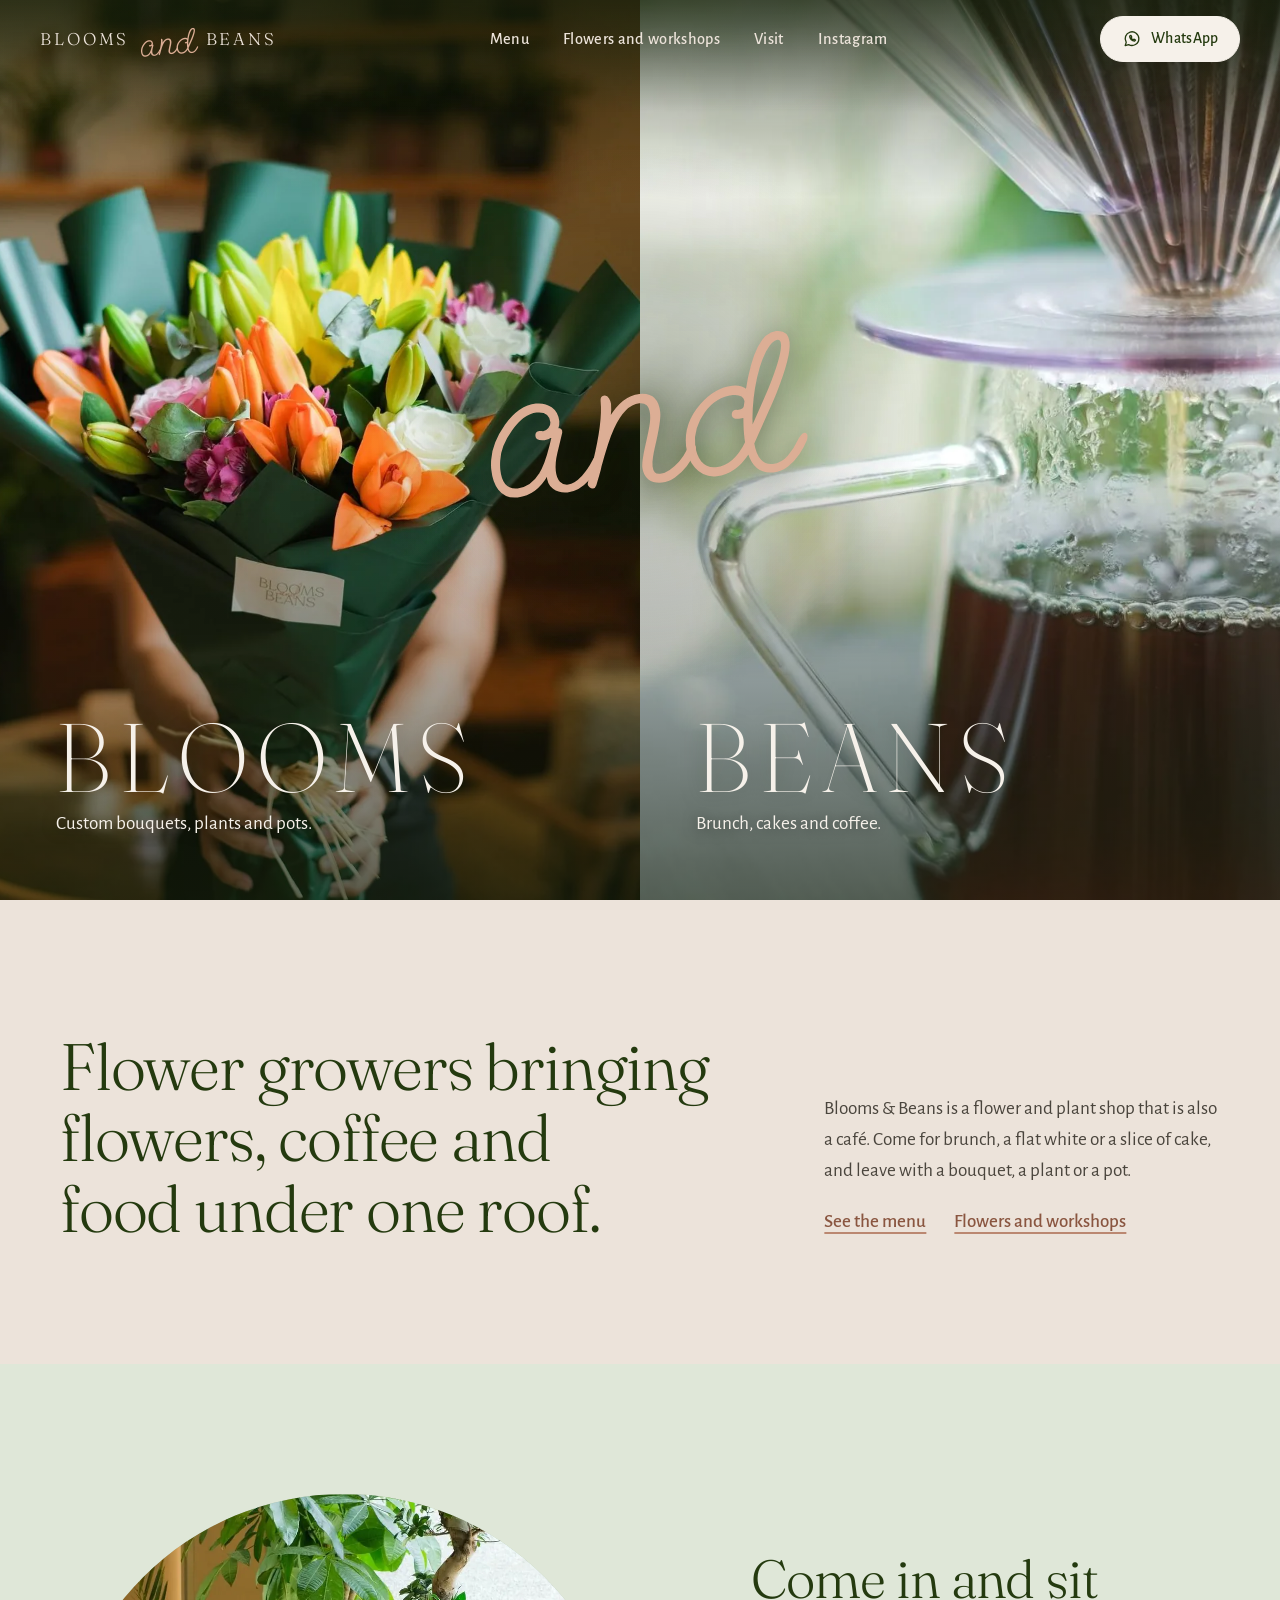
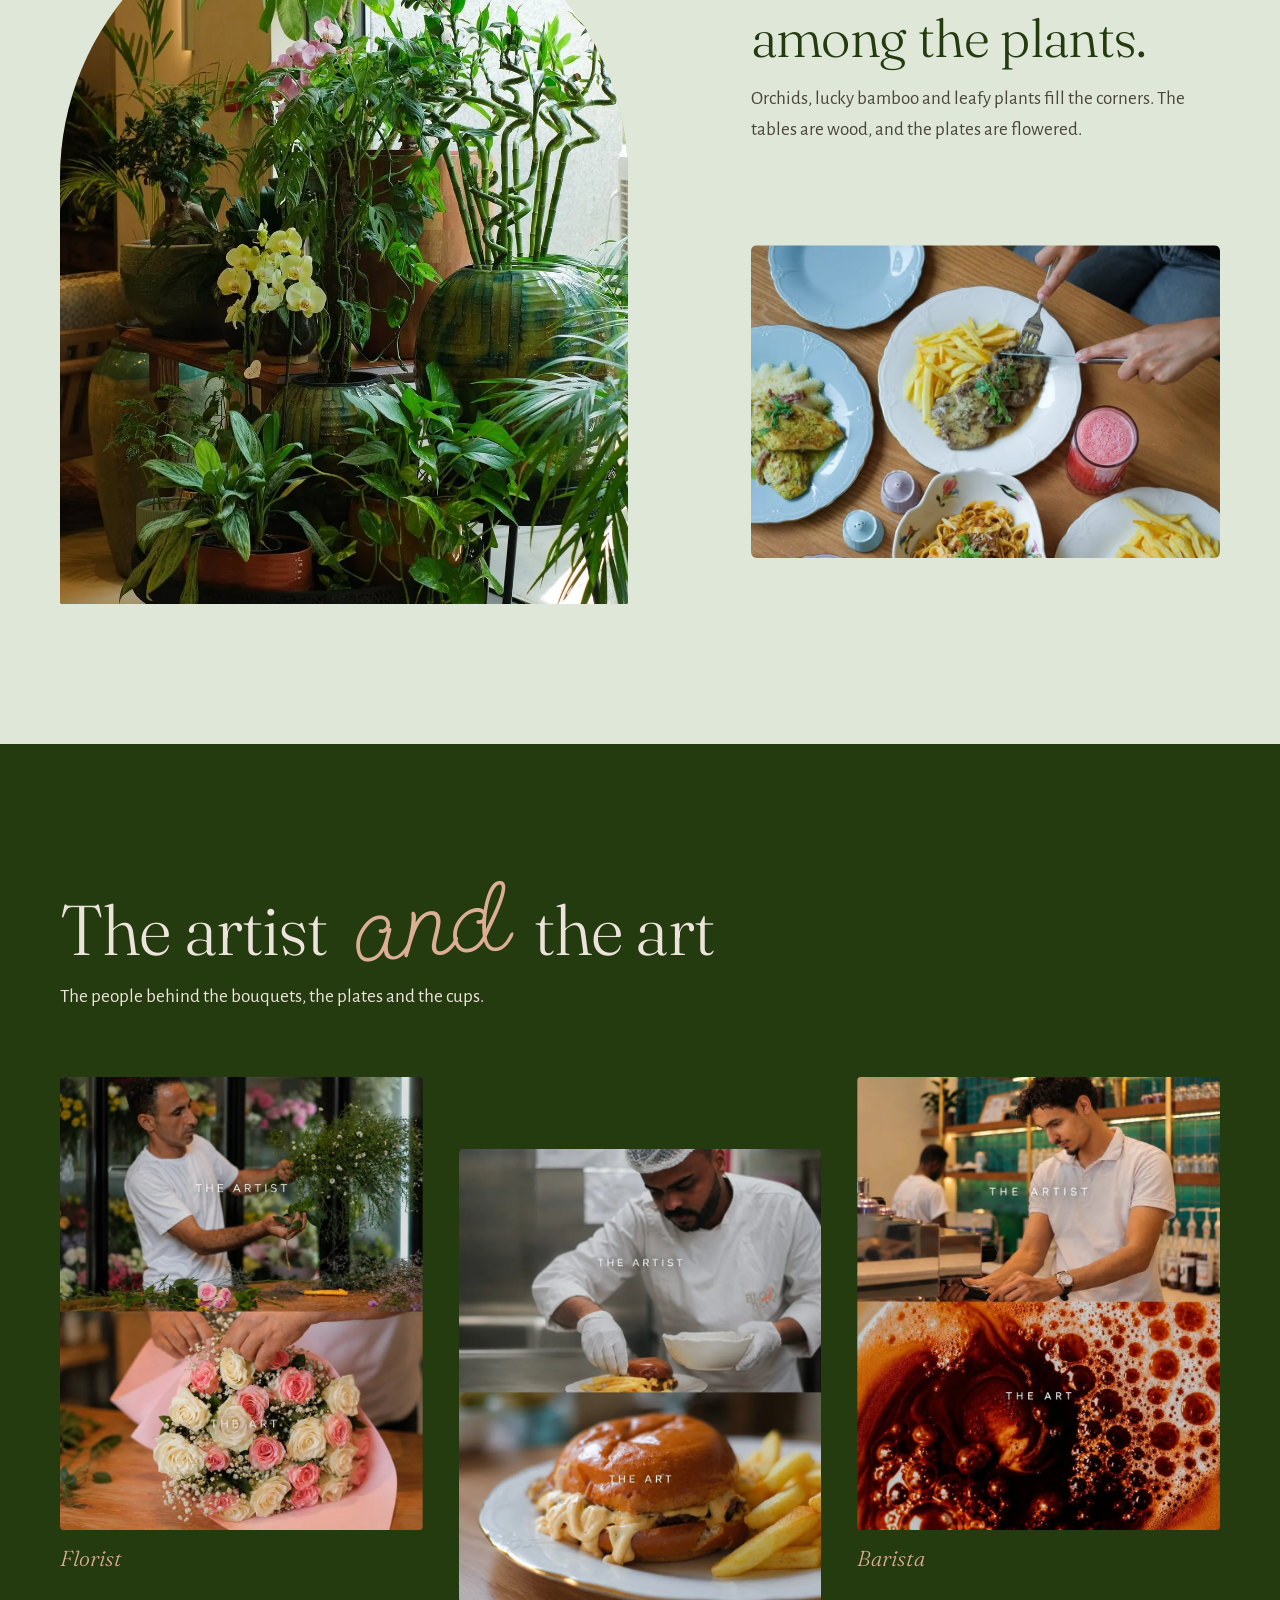
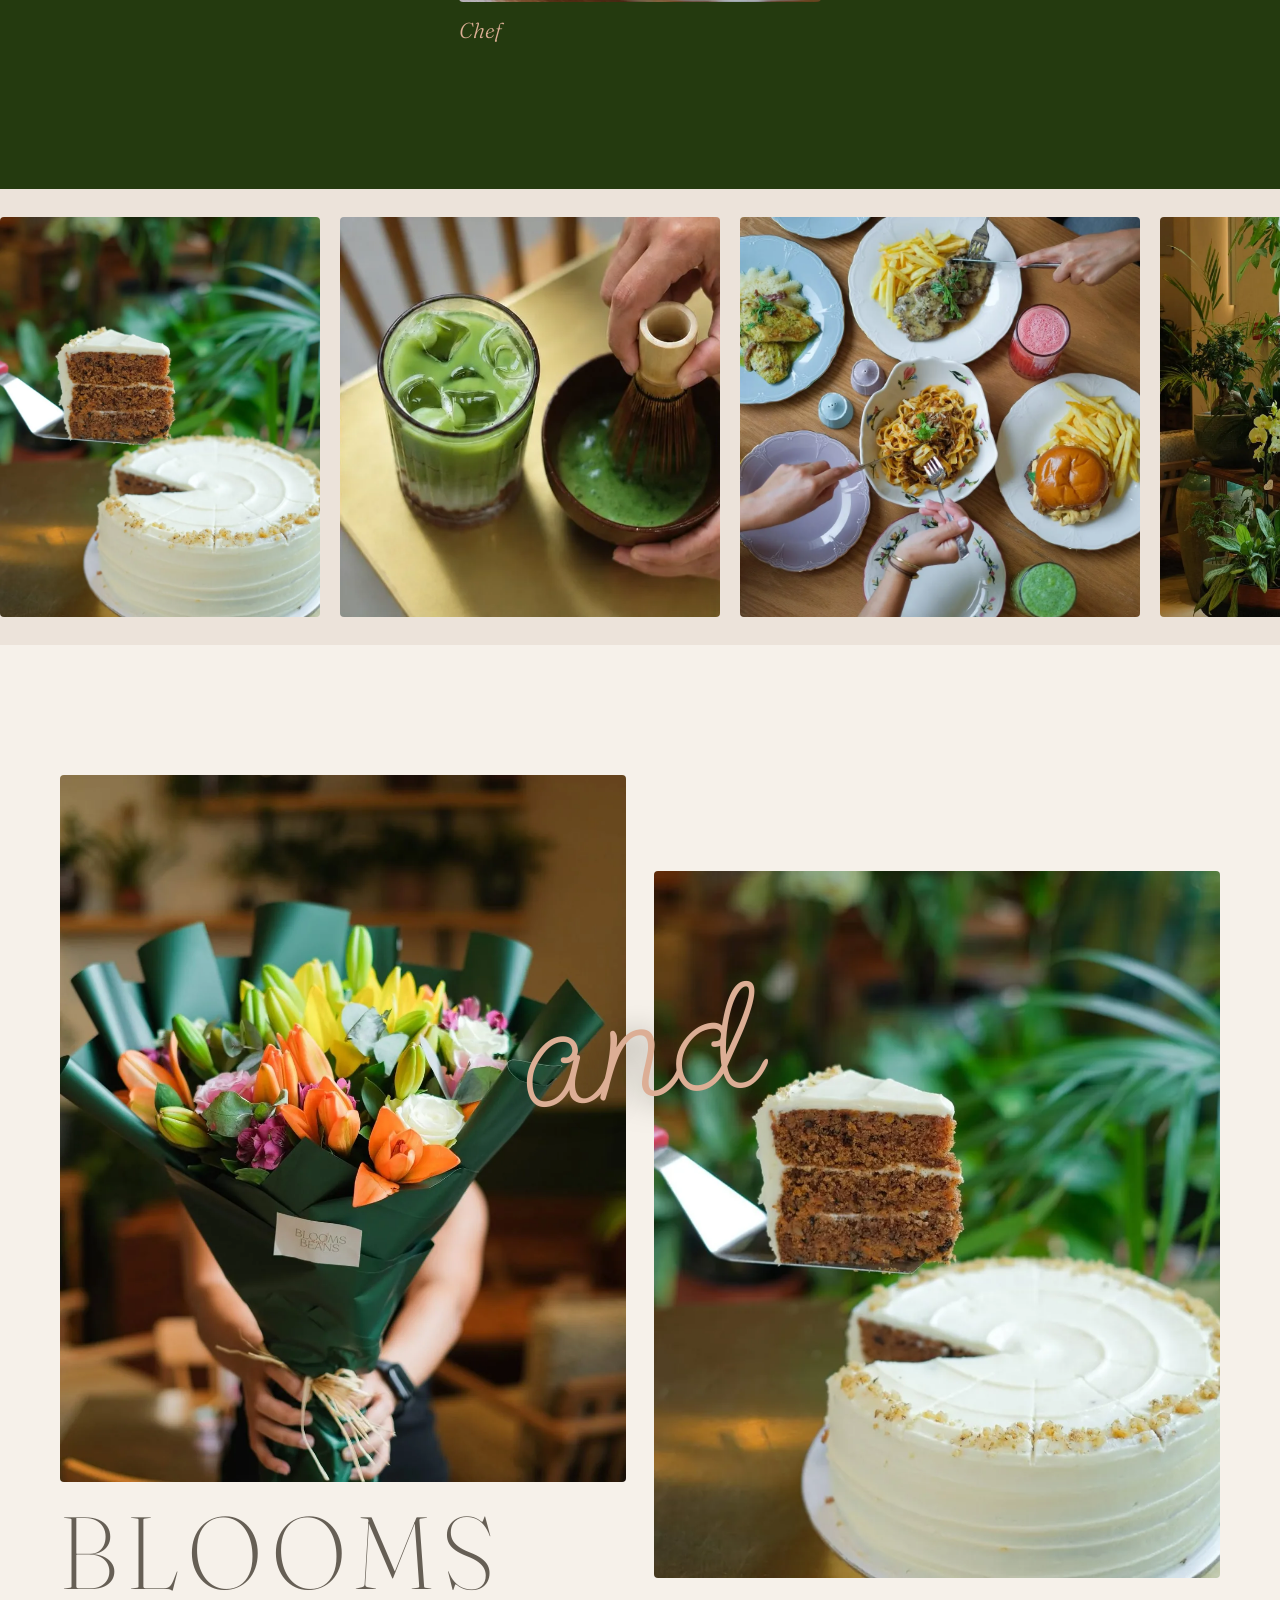
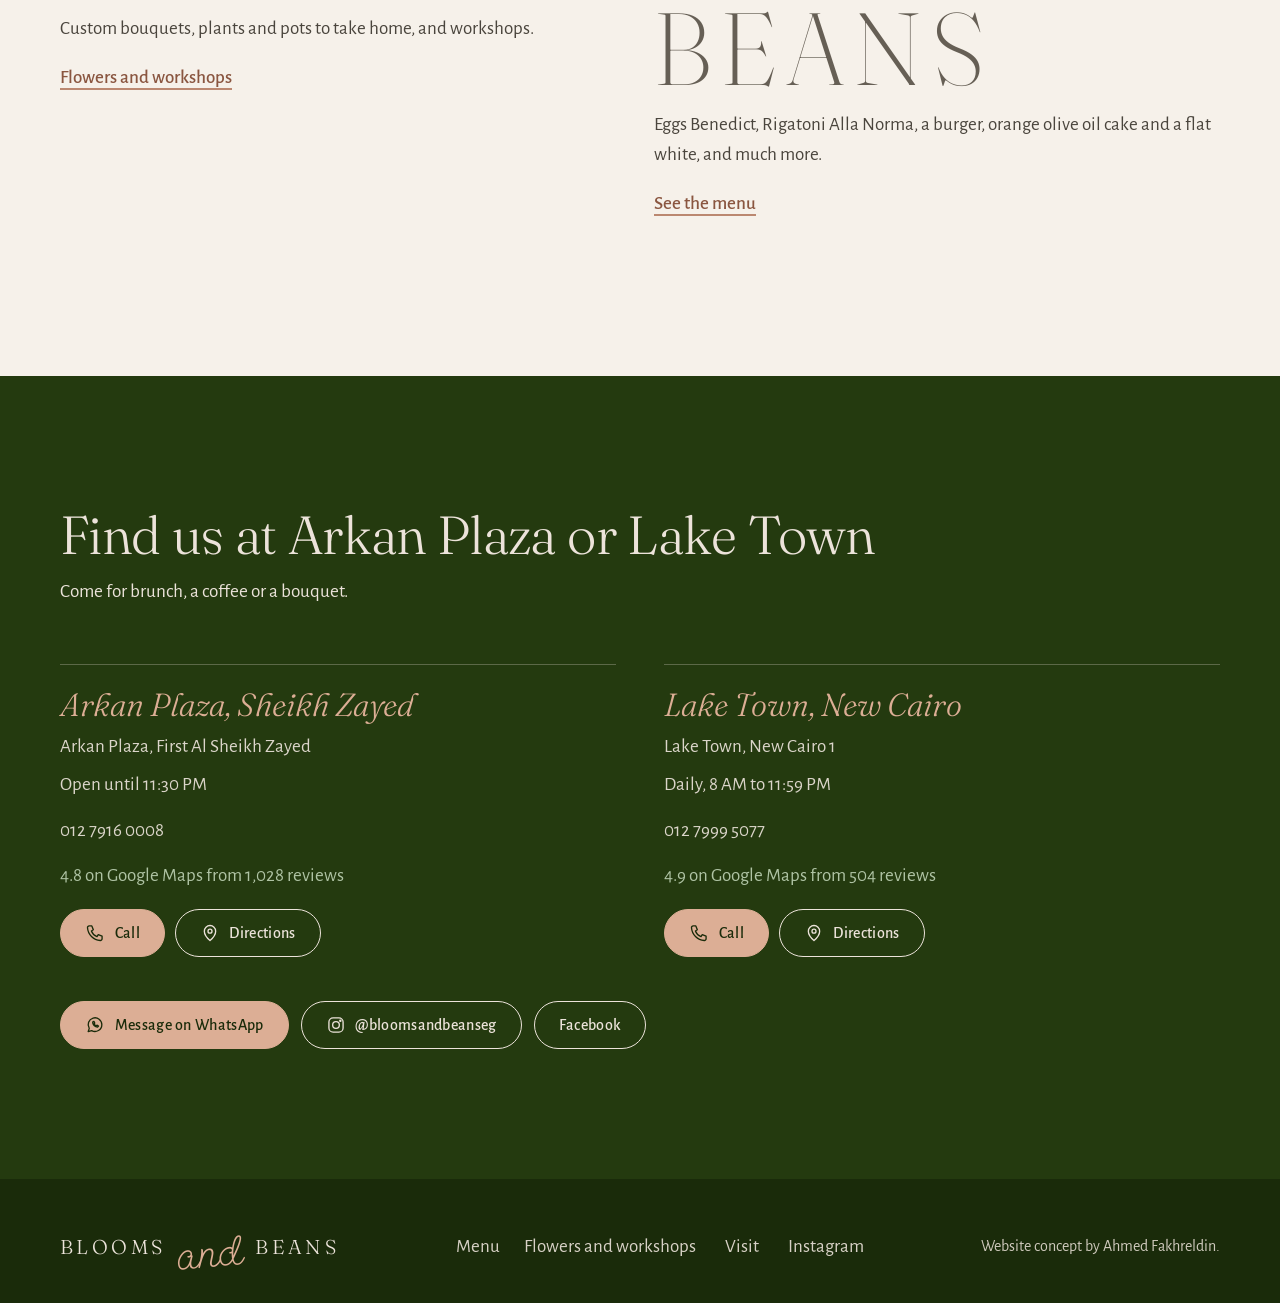
==== index.html @ ea4f5be6 "Blooms & Beans website concept Co-Authored-By: Claude Opus 5.5 (1M context) <noreply@anthropic.com> " ====
<!doctype html>
<html lang="en">
<head>
<meta charset="utf-8">
<meta name="viewport" content="width=device-width, initial-scale=1">
<title>Blooms &amp; Beans | Flowers, coffee and food under one roof</title>
<meta name="description" content="Blooms &amp; Beans is a flower shop and café with two branches: Arkan Plaza in Sheikh Zayed and Lake Town in New Cairo. Flowers, coffee and food under one roof.">
<meta name="theme-color" content="#ece3da">
<meta property="og:type" content="website">
<meta property="og:site_name" content="Blooms &amp; Beans">
<meta property="og:title" content="Blooms &amp; Beans | Flowers, coffee and food under one roof">
<meta property="og:description" content="Blooms &amp; Beans is a flower shop and café with two branches: Arkan Plaza in Sheikh Zayed and Lake Town in New Cairo. Flowers, coffee and food under one roof.">
<meta property="og:image" content="https://ahmedfakhr1.github.io/bloomsandbeans-preview/img/og.jpg">
<meta property="og:image:width" content="1200">
<meta property="og:image:height" content="630">
<meta name="twitter:card" content="summary_large_image">
<link rel="icon" type="image/png" sizes="32x32" href="img/icon-32.png">
<link rel="apple-touch-icon" href="img/icon-180.png">
<link rel="preload" href="fonts/fraunces-normal-200-500.woff2" as="font" type="font/woff2" crossorigin>
<link rel="preload" href="fonts/sendflowers-normal-400.woff2" as="font" type="font/woff2" crossorigin>
<link rel="stylesheet" href="fonts.css">
<link rel="stylesheet" href="site.css">
<script>document.documentElement.classList.add('js')</script>
<script type="application/ld+json">[{"@context": "https://schema.org", "@type": "CafeOrCoffeeShop", "name": "Blooms & Beans, Arkan Plaza", "description": "Flower growers bringing flowers, coffee and food under one roof.", "sameAs": ["https://www.instagram.com/bloomsandbeanseg/", "https://www.facebook.com/bloomsandbeanseg"], "telephone": "+201279160008", "address": {"@type": "PostalAddress", "streetAddress": "Arkan Plaza, First Al Sheikh Zayed", "addressLocality": "Sheikh Zayed City", "addressCountry": "EG"}}, {"@context": "https://schema.org", "@type": "CafeOrCoffeeShop", "name": "Blooms & Beans, Lake Town", "description": "Flower growers bringing flowers, coffee and food under one roof.", "sameAs": ["https://www.instagram.com/bloomsandbeanseg/", "https://www.facebook.com/bloomsandbeanseg"], "telephone": "+201279995077", "address": {"@type": "PostalAddress", "streetAddress": "Lake Town, New Cairo 1", "addressLocality": "New Cairo", "addressCountry": "EG"}, "openingHoursSpecification": {"@type": "OpeningHoursSpecification", "dayOfWeek": ["Monday", "Tuesday", "Wednesday", "Thursday", "Friday", "Saturday", "Sunday"], "opens": "08:00", "closes": "23:59"}}]</script>
</head>
<body class="p-home"><a class="skip" href="#main">Skip to content</a>
<header class="hdr"><div class="in">
  <a class="brand" href="index.html" aria-label="Blooms and Beans, home"><span class="wm" aria-hidden="true"><b>Blooms</b><i aria-hidden="true">and</i><b>Beans</b></span></a>
  <nav class="nav" aria-label="Main"><a href="menu.html">Menu</a><a href="menu.html#flowers">Flowers and workshops</a><a href="index.html#visit">Visit</a><a href="https://www.instagram.com/bloomsandbeanseg/" target="_blank" rel="noopener">Instagram</a></nav>
  <div class="acts">
    <a class="btn btn-line hcta" href="https://wa.me/201279160008" target="_blank" rel="noopener"><svg class="i" viewBox="0 0 24 24" aria-hidden="true" focusable="false"><path d="M20.2 11.6a8.2 8.2 0 0 1-12.2 7.1L3.8 20l1.3-4A8.2 8.2 0 1 1 20.2 11.6z"/><path d="M9.2 8.6c-.2 2.7 2.8 5.8 5.9 6l1.1-1.4-1.9-1-1 .8c-1-.4-2-1.4-2.4-2.4l.8-1-1-1.9z"/></svg>WhatsApp</a>
    <button class="burger" type="button" aria-expanded="false" aria-controls="mnav" aria-label="Open menu"><span></span><span></span><span></span></button>
  </div>
</div></header>
<nav id="mnav" class="drawer on-dark" aria-label="Mobile">
  <a class="dl" href="menu.html">Menu</a>
  <a class="dl" href="menu.html#flowers">Flowers and workshops</a>
  <a class="dl" href="index.html#visit">Visit</a>
  <div class="dcta">
    <a class="btn btn-fill" href="https://wa.me/201279160008" target="_blank" rel="noopener"><svg class="i" viewBox="0 0 24 24" aria-hidden="true" focusable="false"><path d="M20.2 11.6a8.2 8.2 0 0 1-12.2 7.1L3.8 20l1.3-4A8.2 8.2 0 1 1 20.2 11.6z"/><path d="M9.2 8.6c-.2 2.7 2.8 5.8 5.9 6l1.1-1.4-1.9-1-1 .8c-1-.4-2-1.4-2.4-2.4l.8-1-1-1.9z"/></svg>Message on WhatsApp</a>
    <a class="btn btn-line" href="https://www.instagram.com/bloomsandbeanseg/" target="_blank" rel="noopener"><svg class="i" viewBox="0 0 24 24" aria-hidden="true" focusable="false"><rect x="3.5" y="3.5" width="17" height="17" rx="5"/><circle cx="12" cy="12" r="4"/><circle cx="17.2" cy="6.8" r=".7" fill="currentColor"/></svg>@bloomsandbeanseg</a>
  </div>
  <p class="dnote">Arkan Plaza, Sheikh Zayed, and Lake Town, New Cairo.</p>
</nav>
<main id="main">
<section class="hero" aria-labelledby="h1">
  <h1 class="sr" id="h1">Blooms and Beans: flowers, coffee and food under one roof</h1>
  <div class="pane pane-a"><img src="img/bouquet.webp" width="1080" height="1350" alt="A bouquet of lilies, roses and alstroemeria in dark green wrap, held up in front of the café shelves" class="slide on" fetchpriority="high"><img src="img/plants.webp" width="1080" height="1350" alt="Orchids, lucky bamboo and leafy plants in glazed pots by a sunny window" class="slide"></div>
  <div class="pane pane-b"><img src="img/pourover.webp" width="870" height="1088" alt="Coffee dripping through a pour-over cone into a glass server"></div>
  <div class="hero-ov">
    <div class="col"><span class="word display" aria-hidden="true">Blooms</span><p class="sub">Custom bouquets, plants and pots.</p></div>
    <div class="col"><span class="word display" aria-hidden="true">Beans</span><p class="sub">Brunch, cakes and coffee.</p></div>
  </div>
  <span class="hero-and" aria-hidden="true">and</span>
</section>

<section class="statement" aria-labelledby="st-t">
  <div class="wrap">
    <h2 class="big rv" id="st-t">Flower growers bringing flowers, coffee and food under one roof.</h2>
    <div class="side rv d1">
      <p class="lede">Blooms &amp; Beans is a flower and plant shop that is also a café. Come for brunch, a flat white or a slice of cake, and leave with a bouquet, a plant or a pot.</p>
      <div class="links"><a class="tlink" href="menu.html">See the menu</a><a class="tlink" href="menu.html#flowers">Flowers and workshops</a></div>
    </div>
  </div>
</section>

<section class="room" aria-labelledby="room-t">
  <div class="wrap">
    <div class="arch ph-a rv-c"><img src="img/plants.webp" width="1080" height="1350" alt="Orchids, lucky bamboo and leafy plants in glazed pots by a sunny window" loading="lazy"></div>
    <div class="copy rv d1">
      <h2 id="room-t">Come in and sit among the plants.</h2>
      <p>Orchids, lucky bamboo and leafy plants fill the corners. The tables are wood, and the plates are flowered.</p>
    </div>
    <div class="ph-b rv-c d2"><img src="img/brunch.webp" width="1080" height="1350" alt="Overhead view of a wooden table with pasta, a burger, steak and fries on flowered plates, and two cold drinks" loading="lazy"></div>
  </div>
</section>

<section class="artists on-dark" aria-labelledby="art-t">
  <div class="wrap hd rv">
    <h2 id="art-t">The artist <span class="and">and</span> the art</h2>
    <p class="lede">The people behind the bouquets, the plates and the cups.</p>
  </div>
  <div class="pairs">
      <figure class="pair rv-c d1"><div class="ph"><img src="img/florist.webp" width="900" height="1123" alt="The florist arranging greenery at the flower counter, above a bouquet of pink and white roses" loading="lazy"></div><figcaption>Florist</figcaption></figure>
      <figure class="pair rv-c d2"><div class="ph"><img src="img/chef.webp" width="900" height="1124" alt="The chef plating fries beside a burger, above a close view of the finished burger" loading="lazy"></div><figcaption>Chef</figcaption></figure>
      <figure class="pair rv-c d3"><div class="ph"><img src="img/barista.webp" width="900" height="1123" alt="A barista pulling a shot at the espresso machine, above a close view of espresso crema" loading="lazy"></div><figcaption>Barista</figcaption></figure>
  </div>
</section>

<section class="band" aria-label="Photos from Blooms &amp; Beans">
  <div class="track"><figure style="aspect-ratio:4/5"><img src="img/cake.webp" width="900" height="1125" alt="A slice of carrot cake lifted from the whole cake, with plants behind" loading="lazy"></figure><figure style="aspect-ratio:19/20"><img src="img/matcha.webp" width="627" height="790" alt="An iced matcha latte beside a bowl of matcha being whisked" loading="lazy"></figure><figure style="aspect-ratio:1/1"><img src="img/brunch.webp" width="1080" height="1350" alt="Overhead view of a wooden table with pasta, a burger, steak and fries on flowered plates, and two cold drinks" loading="lazy"></figure><figure style="aspect-ratio:4/5"><img src="img/plants.webp" width="1080" height="1350" alt="Orchids, lucky bamboo and leafy plants in glazed pots by a sunny window" loading="lazy"></figure><figure style="aspect-ratio:3/4"><img src="img/pourover.webp" width="870" height="1088" alt="Coffee dripping through a pour-over cone into a glass server" loading="lazy"></figure><figure style="aspect-ratio:1/1"><img src="img/bouquet.webp" width="1080" height="1350" alt="A bouquet of lilies, roses and alstroemeria in dark green wrap, held up in front of the café shelves" loading="lazy"></figure><figure style="aspect-ratio:4/5" aria-hidden="true"><img src="img/cake.webp" width="900" height="1125" alt="A slice of carrot cake lifted from the whole cake, with plants behind" loading="lazy"></figure><figure style="aspect-ratio:19/20" aria-hidden="true"><img src="img/matcha.webp" width="627" height="790" alt="An iced matcha latte beside a bowl of matcha being whisked" loading="lazy"></figure><figure style="aspect-ratio:1/1" aria-hidden="true"><img src="img/brunch.webp" width="1080" height="1350" alt="Overhead view of a wooden table with pasta, a burger, steak and fries on flowered plates, and two cold drinks" loading="lazy"></figure><figure style="aspect-ratio:4/5" aria-hidden="true"><img src="img/plants.webp" width="1080" height="1350" alt="Orchids, lucky bamboo and leafy plants in glazed pots by a sunny window" loading="lazy"></figure><figure style="aspect-ratio:3/4" aria-hidden="true"><img src="img/pourover.webp" width="870" height="1088" alt="Coffee dripping through a pour-over cone into a glass server" loading="lazy"></figure><figure style="aspect-ratio:1/1" aria-hidden="true"><img src="img/bouquet.webp" width="1080" height="1350" alt="A bouquet of lilies, roses and alstroemeria in dark green wrap, held up in front of the café shelves" loading="lazy"></figure></div>
</section>

<section class="halves" aria-labelledby="half-t">
  <div class="wrap">
    <h2 class="sr" id="half-t">Blooms and Beans</h2>
    <article class="half rv">
      <div class="ph"><img src="img/bouquet.webp" width="1080" height="1350" alt="A bouquet of lilies, roses and alstroemeria in dark green wrap, held up in front of the café shelves" class="zoom" loading="lazy"></div>
      <p class="display">Blooms</p>
      <p>Custom bouquets, plants and pots to take home, and workshops.</p>
      <a class="tlink" href="menu.html#flowers">Flowers and workshops</a>
    </article>
    <span class="and mid" aria-hidden="true">and</span>
    <article class="half rv d1">
      <div class="ph"><img src="img/cake.webp" width="900" height="1125" alt="A slice of carrot cake lifted from the whole cake, with plants behind" class="zoom2" loading="lazy"></div>
      <p class="display">Beans</p>
      <p>Eggs Benedict, Rigatoni Alla Norma, a burger, orange olive oil cake and a flat white, and much more.</p>
      <a class="tlink" href="menu.html">See the menu</a>
    </article>
  </div>
</section>

<section class="visit on-dark" id="visit" aria-labelledby="visit-t">
  <div class="wrap">
    <div class="hd rv"><h2 id="visit-t">Find us at Arkan Plaza or Lake Town</h2><p class="lede">Come for brunch, a coffee or a bouquet.</p></div>
    <div class="branches">
    <article class="branch rv">
      <h3>Arkan Plaza, Sheikh Zayed</h3>
      <p class="ln">Arkan Plaza, First Al Sheikh Zayed</p>
      <p class="ln">Open until 11:30 PM</p>
      <p class="ln"><a href="tel:+201279160008">012 7916 0008</a></p>
      <p class="ln rate">4.8 on Google Maps from 1,028 reviews</p>
      <div class="row">
        <a class="btn btn-fill" href="tel:+201279160008"><svg class="i" viewBox="0 0 24 24" aria-hidden="true" focusable="false"><path d="M5 3.5h3.2l1.8 4.6-2.3 1.5a11 11 0 0 0 6.7 6.7l1.5-2.3 4.6 1.8V19a2 2 0 0 1-2.2 2A16.5 16.5 0 0 1 3 5.7 2 2 0 0 1 5 3.5z"/></svg>Call</a>
        <a class="btn btn-line" href="https://www.google.com/maps/search/?api=1&query=Blooms+%26+Beans+Arkan+Plaza+Sheikh+Zayed" target="_blank" rel="noopener"><svg class="i" viewBox="0 0 24 24" aria-hidden="true" focusable="false"><path d="M12 21s-6.8-5.9-6.8-11.2a6.8 6.8 0 0 1 13.6 0C18.8 15.1 12 21 12 21z"/><circle cx="12" cy="9.8" r="2.4"/></svg>Directions</a>
      </div>
    </article>
    <article class="branch rv">
      <h3>Lake Town, New Cairo</h3>
      <p class="ln">Lake Town, New Cairo 1</p>
      <p class="ln">Daily, 8 AM to 11:59 PM</p>
      <p class="ln"><a href="tel:+201279995077">012 7999 5077</a></p>
      <p class="ln rate">4.9 on Google Maps from 504 reviews</p>
      <div class="row">
        <a class="btn btn-fill" href="tel:+201279995077"><svg class="i" viewBox="0 0 24 24" aria-hidden="true" focusable="false"><path d="M5 3.5h3.2l1.8 4.6-2.3 1.5a11 11 0 0 0 6.7 6.7l1.5-2.3 4.6 1.8V19a2 2 0 0 1-2.2 2A16.5 16.5 0 0 1 3 5.7 2 2 0 0 1 5 3.5z"/></svg>Call</a>
        <a class="btn btn-line" href="https://www.google.com/maps/search/?api=1&query=Blooms+%26+Beans+Lake+Town+New+Cairo" target="_blank" rel="noopener"><svg class="i" viewBox="0 0 24 24" aria-hidden="true" focusable="false"><path d="M12 21s-6.8-5.9-6.8-11.2a6.8 6.8 0 0 1 13.6 0C18.8 15.1 12 21 12 21z"/><circle cx="12" cy="9.8" r="2.4"/></svg>Directions</a>
      </div>
    </article>
    </div>
    <div class="social rv">
      <a class="btn btn-fill" href="https://wa.me/201279160008" target="_blank" rel="noopener"><svg class="i" viewBox="0 0 24 24" aria-hidden="true" focusable="false"><path d="M20.2 11.6a8.2 8.2 0 0 1-12.2 7.1L3.8 20l1.3-4A8.2 8.2 0 1 1 20.2 11.6z"/><path d="M9.2 8.6c-.2 2.7 2.8 5.8 5.9 6l1.1-1.4-1.9-1-1 .8c-1-.4-2-1.4-2.4-2.4l.8-1-1-1.9z"/></svg>Message on WhatsApp</a>
      <a class="btn btn-line" href="https://www.instagram.com/bloomsandbeanseg/" target="_blank" rel="noopener"><svg class="i" viewBox="0 0 24 24" aria-hidden="true" focusable="false"><rect x="3.5" y="3.5" width="17" height="17" rx="5"/><circle cx="12" cy="12" r="4"/><circle cx="17.2" cy="6.8" r=".7" fill="currentColor"/></svg>@bloomsandbeanseg</a>
      <a class="btn btn-line" href="https://www.facebook.com/bloomsandbeanseg" target="_blank" rel="noopener">Facebook</a>
    </div>
  </div>
</section>
</main>
<nav class="bar" aria-label="Quick actions">
  <a href="#visit" data-sheet="call"><svg class="i" viewBox="0 0 24 24" aria-hidden="true" focusable="false"><path d="M5 3.5h3.2l1.8 4.6-2.3 1.5a11 11 0 0 0 6.7 6.7l1.5-2.3 4.6 1.8V19a2 2 0 0 1-2.2 2A16.5 16.5 0 0 1 3 5.7 2 2 0 0 1 5 3.5z"/></svg><span>Call</span></a>
  <a href="https://wa.me/201279160008" target="_blank" rel="noopener"><svg class="i" viewBox="0 0 24 24" aria-hidden="true" focusable="false"><path d="M20.2 11.6a8.2 8.2 0 0 1-12.2 7.1L3.8 20l1.3-4A8.2 8.2 0 1 1 20.2 11.6z"/><path d="M9.2 8.6c-.2 2.7 2.8 5.8 5.9 6l1.1-1.4-1.9-1-1 .8c-1-.4-2-1.4-2.4-2.4l.8-1-1-1.9z"/></svg><span>WhatsApp</span></a>
  <a href="#visit" data-sheet="directions"><svg class="i" viewBox="0 0 24 24" aria-hidden="true" focusable="false"><path d="M12 21s-6.8-5.9-6.8-11.2a6.8 6.8 0 0 1 13.6 0C18.8 15.1 12 21 12 21z"/><circle cx="12" cy="9.8" r="2.4"/></svg><span>Directions</span></a>
  <a href="https://www.instagram.com/bloomsandbeanseg/" target="_blank" rel="noopener"><svg class="i" viewBox="0 0 24 24" aria-hidden="true" focusable="false"><rect x="3.5" y="3.5" width="17" height="17" rx="5"/><circle cx="12" cy="12" r="4"/><circle cx="17.2" cy="6.8" r=".7" fill="currentColor"/></svg><span>Instagram</span></a>
</nav>
<div id="sheet" class="sheet" role="dialog" aria-modal="true" aria-labelledby="sheet-t">
  <div class="bd" data-close></div>
  <div class="pn"><h2 id="sheet-t">Call a branch</h2><div class="opts"></div><button class="x" type="button" data-close aria-label="Close"><svg class="i" viewBox="0 0 24 24" aria-hidden="true" focusable="false"><path d="M6 6l12 12M18 6L6 18"/></svg></button></div>
</div>
<script type="application/json" id="branches">{"branches": [{"name": "Arkan Plaza, Sheikh Zayed", "area": "Arkan Plaza, First Al Sheikh Zayed", "tel": "+201279160008", "telTxt": "012 7916 0008", "maps": "https://www.google.com/maps/search/?api=1&query=Blooms+%26+Beans+Arkan+Plaza+Sheikh+Zayed"}, {"name": "Lake Town, New Cairo", "area": "Lake Town, New Cairo 1", "tel": "+201279995077", "telTxt": "012 7999 5077", "maps": "https://www.google.com/maps/search/?api=1&query=Blooms+%26+Beans+Lake+Town+New+Cairo"}]}</script><footer class="ftr"><div class="wrap">
  <a class="brand" href="index.html" aria-label="Blooms and Beans, home"><span class="wm" aria-hidden="true"><b>Blooms</b><i aria-hidden="true">and</i><b>Beans</b></span></a>
  <nav aria-label="Footer"><a href="menu.html">Menu</a><a href="menu.html#flowers">Flowers and workshops</a><a href="index.html#visit">Visit</a><a href="https://www.instagram.com/bloomsandbeanseg/" target="_blank" rel="noopener">Instagram</a></nav>
  <p class="cr">Website concept by Ahmed Fakhreldin.</p>
</div></footer>
<script src="app.js" defer></script>
</body>
</html>
---- fonts.css ----
@font-face{font-family:'Fraunces';font-style:italic;font-weight:200 400;font-display:swap;src:url(fonts/fraunces-italic-200-400.woff2) format('woff2');unicode-range:U+0000-00FF, U+0131, U+0152-0153, U+02BB-02BC, U+02C6, U+02DA, U+02DC, U+0304, U+0308, U+0329, U+2000-206F, U+20AC, U+2122, U+2191, U+2193, U+2212, U+2215, U+FEFF, U+FFFD}
@font-face{font-family:'Fraunces';font-style:normal;font-weight:200 500;font-display:swap;src:url(fonts/fraunces-normal-200-500.woff2) format('woff2');unicode-range:U+0000-00FF, U+0131, U+0152-0153, U+02BB-02BC, U+02C6, U+02DA, U+02DC, U+0304, U+0308, U+0329, U+2000-206F, U+20AC, U+2122, U+2191, U+2193, U+2212, U+2215, U+FEFF, U+FFFD}
@font-face{font-family:'Send Flowers';font-style:normal;font-weight:400;font-display:swap;src:url(fonts/sendflowers-normal-400.woff2) format('woff2');unicode-range:U+0000-00FF, U+0131, U+0152-0153, U+02BB-02BC, U+02C6, U+02DA, U+02DC, U+0304, U+0308, U+0329, U+2000-206F, U+20AC, U+2122, U+2191, U+2193, U+2212, U+2215, U+FEFF, U+FFFD}
@font-face{font-family:'Alegreya Sans';font-style:normal;font-weight:300;font-display:swap;src:url(fonts/alegreyasans-normal-300.woff2) format('woff2');unicode-range:U+0000-00FF, U+0131, U+0152-0153, U+02BB-02BC, U+02C6, U+02DA, U+02DC, U+0304, U+0308, U+0329, U+2000-206F, U+20AC, U+2122, U+2191, U+2193, U+2212, U+2215, U+FEFF, U+FFFD}
@font-face{font-family:'Alegreya Sans';font-style:normal;font-weight:400;font-display:swap;src:url(fonts/alegreyasans-normal-400.woff2) format('woff2');unicode-range:U+0000-00FF, U+0131, U+0152-0153, U+02BB-02BC, U+02C6, U+02DA, U+02DC, U+0304, U+0308, U+0329, U+2000-206F, U+20AC, U+2122, U+2191, U+2193, U+2212, U+2215, U+FEFF, U+FFFD}
@font-face{font-family:'Alegreya Sans';font-style:normal;font-weight:500;font-display:swap;src:url(fonts/alegreyasans-normal-500.woff2) format('woff2');unicode-range:U+0000-00FF, U+0131, U+0152-0153, U+02BB-02BC, U+02C6, U+02DA, U+02DC, U+0304, U+0308, U+0329, U+2000-206F, U+20AC, U+2122, U+2191, U+2193, U+2212, U+2215, U+FEFF, U+FFFD}
---- site.css ----
:root{
  --linen:#ece3da; --paper:#f6f1ea; --mist:#dfe7d8; --sage:#afc3a4; --moss:#5e692e; --leaf:#243a0f; --leaf-d:#1a2b0a;
  --taupe:#8b847a; --taupe-ink:#665f55; --body:#4a453d; --copper:#bb8871; --copper-ink:#8a5640; --copper-lt:#dcae95; --wood:#7c6143;
  --serif:'Fraunces',Georgia,'Times New Roman',serif; --script:'Send Flowers','Segoe Script','Brush Script MT',cursive; --sans:'Alegreya Sans','Segoe UI',system-ui,-apple-system,sans-serif;
  --gut:20px; --max:1240px; --hdr:64px; --bar:64px; --focus:var(--copper-ink);
  --ease:cubic-bezier(.65,0,.25,1);
  color-scheme:light;
}
*,*::before,*::after{box-sizing:border-box}
html{-webkit-text-size-adjust:100%;scroll-behavior:smooth;scroll-padding-top:calc(var(--hdr) + 12px)}
body{margin:0;background:var(--linen);color:var(--body);font:400 18px/1.6 var(--sans);-webkit-font-smoothing:antialiased;text-rendering:optimizeLegibility;overflow-x:hidden}
img{display:block;max-width:100%;height:auto}
a{color:inherit}
h1,h2,h3,h4,p,ul,ol,figure,dl,dd{margin:0}
ul,ol{padding:0;list-style:none}
button{font:inherit;color:inherit;background:none;border:0;padding:0;cursor:pointer}
:focus-visible{outline:2px solid var(--focus);outline-offset:3px;border-radius:3px}
.sr{position:absolute!important;width:1px;height:1px;overflow:hidden;clip:rect(0 0 0 0);white-space:nowrap}
.skip{position:absolute;left:12px;top:-60px;z-index:100;background:var(--leaf);color:var(--linen);padding:12px 18px;border-radius:0 0 8px 8px;text-decoration:none;font-weight:500}
.skip:focus{top:0}
.wrap{width:100%;max-width:var(--max);margin:0 auto;padding-left:var(--gut);padding-right:var(--gut)}

/* type */
.display{font-family:var(--serif);font-weight:200;text-transform:uppercase;letter-spacing:.09em;line-height:.95;font-variation-settings:'opsz' 144}
h2,.h2{font-family:var(--serif);font-weight:300;font-size:clamp(2rem,4.6vw,3.35rem);line-height:1.1;letter-spacing:-.012em;color:var(--leaf);text-wrap:balance}
h3,.h3{font-family:var(--serif);font-style:italic;font-weight:300;font-size:clamp(1.6rem,2.6vw,2.1rem);line-height:1.15;color:var(--copper-ink)}
.lede{font-size:clamp(1.12rem,1.5vw,1.3rem);line-height:1.6;max-width:34em}
p{max-width:36em;text-wrap:pretty}
.and{font-family:var(--script);font-weight:400;font-style:normal;text-transform:none;letter-spacing:0;display:inline-block;line-height:.5;transform:rotate(-5deg);color:var(--copper-ink);font-size:1.55em;margin:0 .06em;padding:.18em .05em}
.on-dark{--focus:var(--copper-lt);color:var(--linen)}
.on-dark h2,.on-dark .h2{color:var(--linen)}
.on-dark h3,.on-dark .h3{color:var(--copper-lt)}
.on-dark .and{color:var(--copper-lt)}
.tlink{font-weight:500;text-decoration:underline;text-decoration-color:var(--copper);text-decoration-thickness:1.5px;text-underline-offset:.28em;color:var(--copper-ink);display:inline-flex;align-items:center;min-height:44px;transition:text-decoration-color .2s,color .2s}
.tlink:hover{text-decoration-color:currentColor}
.on-dark .tlink{color:var(--copper-lt)}

/* buttons */
.btn{display:inline-flex;align-items:center;justify-content:center;gap:.6em;min-height:48px;padding:0 1.5em;border-radius:999px;border:1px solid currentColor;font:500 1rem/1 var(--sans);letter-spacing:.02em;text-decoration:none;transition:background .25s,color .25s,border-color .25s}
.btn svg{width:20px;height:20px;flex:none}
.btn-fill{background:var(--copper-ink);border-color:var(--copper-ink);color:#fff}
.btn-fill:hover{background:var(--leaf);border-color:var(--leaf)}
.btn-line{color:var(--leaf)}
.btn-line:hover{background:var(--leaf);color:var(--linen)}
.on-dark .btn-line{color:var(--linen)}
.on-dark .btn-line:hover{background:var(--linen);color:var(--leaf)}
.on-dark .btn-fill{background:var(--copper-lt);border-color:var(--copper-lt);color:var(--leaf-d)}
.on-dark .btn-fill:hover{background:var(--linen);border-color:var(--linen)}
.i{width:22px;height:22px;flex:none;fill:none;stroke:currentColor;stroke-width:1.6;stroke-linecap:round;stroke-linejoin:round}

/* header */
.hdr{position:fixed;inset:0 0 auto 0;z-index:50;height:var(--hdr);color:var(--linen);--focus:#fff;transition:background .35s,color .35s,box-shadow .35s}
.hdr::before{content:"";position:absolute;inset:0 0 -34px 0;background:linear-gradient(to bottom,rgba(20,30,10,.5),rgba(20,30,10,0));pointer-events:none;transition:opacity .35s}
.hdr.solid::before,.p-menu .hdr::before,.nav-open .hdr::before{opacity:0}
.hdr .in{position:relative;height:100%;padding:0 var(--gut);display:flex;align-items:center;justify-content:space-between;gap:16px;max-width:1600px;margin:0 auto}
.hdr.solid,.p-menu .hdr{background:rgba(236,227,218,.95);color:var(--leaf);box-shadow:0 1px 0 rgba(36,58,15,.14);--focus:var(--copper-ink);-webkit-backdrop-filter:blur(10px);backdrop-filter:blur(10px)}
.nav-open .hdr{background:var(--leaf);color:var(--linen);box-shadow:none;--focus:var(--copper-lt);-webkit-backdrop-filter:none;backdrop-filter:none}
.brand{display:inline-flex;align-items:center;min-height:44px;text-decoration:none}
.wm{display:inline-flex;align-items:center;gap:.55em;font-family:var(--serif);font-weight:300;font-size:14px;line-height:1;letter-spacing:.17em;text-transform:uppercase;white-space:nowrap}
.wm b{font-weight:inherit}
.wm i{font:400 2.3em/.5 var(--script);text-transform:none;letter-spacing:0;color:var(--copper-lt);transform:rotate(-6deg) translateY(.06em);padding:.1em .04em 0 0}
.hdr.solid .wm i,.p-menu .hdr .wm i{color:var(--copper-ink)}
.nav-open .hdr .wm i{color:var(--copper-lt)}
.nav{display:none}
.acts{display:flex;align-items:center;gap:8px}
.hcta{display:none}
.burger{width:48px;height:48px;display:grid;place-items:center;border-radius:50%;position:relative}
.burger span{position:absolute;left:13px;right:13px;height:1.5px;background:currentColor;transition:transform .35s var(--ease),opacity .2s}
.burger span:nth-child(1){top:19px}.burger span:nth-child(2){top:24px}.burger span:nth-child(3){top:29px}
.nav-open .burger span:nth-child(1){transform:translateY(5px) rotate(45deg)}
.nav-open .burger span:nth-child(2){opacity:0}
.nav-open .burger span:nth-child(3){transform:translateY(-5px) rotate(-45deg)}
.drawer{position:fixed;inset:0;z-index:45;background:var(--leaf);color:var(--linen);padding:calc(var(--hdr) + 28px) var(--gut) 40px;display:flex;flex-direction:column;gap:8px;overflow-y:auto;visibility:hidden;opacity:0;transform:translateY(-12px);transition:opacity .3s,transform .4s var(--ease),visibility 0s .4s;--focus:var(--copper-lt)}
.nav-open .drawer{visibility:visible;opacity:1;transform:none;transition:opacity .3s,transform .4s var(--ease),visibility 0s}
.drawer a.dl{font-family:var(--serif);font-weight:300;font-size:2.1rem;line-height:1.1;text-decoration:none;padding:14px 0;border-bottom:1px solid rgba(236,227,218,.18);display:flex;align-items:center;min-height:56px}
.drawer .dcta{margin-top:24px;display:flex;flex-direction:column;gap:12px;align-items:flex-start}
.drawer .dnote{margin-top:auto;padding-top:28px;font-size:1rem;color:rgba(236,227,218,.82)}

/* sticky action bar */
.bar{position:fixed;left:0;right:0;bottom:0;z-index:40;height:calc(var(--bar) + env(safe-area-inset-bottom));padding-bottom:env(safe-area-inset-bottom);background:rgba(246,241,234,.97);border-top:1px solid rgba(36,58,15,.16);display:grid;grid-template-columns:repeat(4,1fr);-webkit-backdrop-filter:blur(10px);backdrop-filter:blur(10px)}
.bar a{display:flex;flex-direction:column;align-items:center;justify-content:center;gap:3px;min-height:var(--bar);color:var(--leaf);text-decoration:none;font-size:.82rem;font-weight:500;letter-spacing:.02em}
.bar a .i{width:22px;height:22px}
.bar a:active{background:var(--mist)}
.nav-open .bar{visibility:hidden}

/* branch sheet */
.sheet{position:fixed;inset:0;z-index:70;visibility:hidden;--focus:var(--copper-lt)}
.sheet .bd{position:absolute;inset:0;background:rgba(20,30,10,.55);opacity:0;transition:opacity .3s}
.sheet .pn{position:absolute;left:0;right:0;bottom:0;background:var(--leaf);color:var(--linen);border-radius:22px 22px 0 0;padding:26px var(--gut) calc(28px + env(safe-area-inset-bottom));transform:translateY(100%);transition:transform .45s var(--ease);max-height:90vh;overflow-y:auto}
.sheet.open{visibility:visible}
.sheet.open .bd{opacity:1}
.sheet.open .pn{transform:none}
.sheet h2{font-size:1.7rem;color:var(--linen);margin-bottom:12px}
.sheet .opts{display:grid;gap:10px}
.sheet .opts a{display:flex;flex-direction:column;justify-content:center;min-height:64px;padding:12px 18px;border:1px solid rgba(236,227,218,.3);border-radius:14px;text-decoration:none;line-height:1.25}
.sheet .opts a b{font:300 1.25rem var(--serif)}
.sheet .opts a span{color:rgba(236,227,218,.85);font-size:.98rem}
.sheet .x{position:absolute;right:10px;top:10px;width:48px;height:48px;display:grid;place-items:center}

/* hero diptych */
.hero{position:relative;height:100svh;min-height:600px;max-height:1100px;background:var(--leaf-d);overflow:hidden;display:grid;grid-template-rows:1fr 1fr}
.pane{position:relative;overflow:hidden;animation:curtain 1.5s var(--ease) both}
.pane+.pane{animation-delay:.22s}
.pane img{position:absolute;inset:0;width:100%;height:100%;object-fit:cover}
.pane::after{content:"";position:absolute;inset:0;background:linear-gradient(to bottom,rgba(20,30,10,.5) 0,rgba(20,30,10,0) 22%,rgba(20,30,10,0) 44%,rgba(20,30,10,.78) 100%);pointer-events:none}
.hero::after{content:"";position:absolute;inset:0;z-index:2;pointer-events:none;background:radial-gradient(ellipse 62% 15% at 50% 50%,rgba(20,30,10,.34),rgba(20,30,10,0))}
.pane-a img{object-position:50% 38%}
.pane-b img{object-position:50% 60%;animation:drift 28s ease-in-out infinite alternate}
.slide{opacity:0;transition:opacity 1.8s ease}
.slide.on{opacity:1}
.pane-a .slide:nth-child(2){object-position:50% 50%}
.hero-ov{position:absolute;inset:0;display:grid;grid-template-rows:1fr 1fr;color:var(--paper);pointer-events:none;z-index:2}
.hero-ov .col{display:flex;flex-direction:column;justify-content:flex-end;padding:0 var(--gut) 20px;animation:rise 1.4s ease .95s both}
.hero-ov .col:last-child{padding-bottom:calc(var(--bar) + 26px)}
.hero-ov .word{font-size:clamp(2.7rem,15.5vw,4.6rem);color:var(--paper);text-shadow:0 2px 24px rgba(20,28,10,.35);line-height:.92}
.hero-ov .sub{margin-top:.55rem;font-size:1.08rem;line-height:1.35;max-width:17em;color:#f6f1ea;text-shadow:0 1px 14px rgba(20,28,10,.5)}
.hero-and{position:absolute;left:50%;top:50%;z-index:3;font-family:var(--script);color:var(--copper-lt);font-size:clamp(6.5rem,36vw,10rem);line-height:.6;transform:translate(-50%,-50%) rotate(-6deg);padding:.2em .25em;-webkit-text-stroke:1.6px var(--copper-lt);text-shadow:0 3px 26px rgba(20,28,10,.5);animation:wipe 1.9s var(--ease) 1.1s both;pointer-events:none;white-space:nowrap}
@keyframes curtain{from{clip-path:inset(0 0 100% 0)}to{clip-path:inset(0 0 0 0)}}
@keyframes wipe{from{clip-path:inset(-30% 100% -30% -5%)}to{clip-path:inset(-30% -8% -30% -5%)}}
@keyframes rise{from{opacity:0}to{opacity:1}}
@keyframes drift{from{transform:scale(1)}to{transform:scale(1.06)}}

/* statement */
.statement{background:var(--linen);padding:84px 0 76px}
.statement .wrap{display:grid;gap:34px}
.statement .big{font-family:var(--serif);font-weight:300;font-size:clamp(2.1rem,5.4vw,4.1rem);line-height:1.08;letter-spacing:-.018em;color:var(--leaf);max-width:15em;text-wrap:balance}
.statement .side{display:grid;gap:14px;align-content:start}
.statement .links{display:flex;flex-wrap:wrap;gap:6px 28px}

/* the room */
.room{background:var(--mist);padding:84px 0 96px;overflow:hidden}
.room .wrap{display:grid;gap:38px}
.arch{border-radius:999px 999px 6px 6px;overflow:hidden;background:var(--sage)}
.arch img,.fill img{width:100%;height:100%;object-fit:cover}
.room .ph-a{aspect-ratio:4/5;max-width:520px}
.room .ph-b{aspect-ratio:5/4;border-radius:6px;overflow:hidden}
.room .copy{display:grid;gap:16px;align-content:start}

/* artist and art */
.artists{background:var(--leaf);padding:88px 0 92px;overflow:hidden}
.artists .hd{display:grid;gap:14px;margin-bottom:40px}
.artists h2{font-size:clamp(2.2rem,5.6vw,4.4rem);line-height:1.05}
.pairs{display:flex;gap:16px;overflow-x:auto;scroll-snap-type:x mandatory;padding:4px var(--gut) 18px;-webkit-overflow-scrolling:touch;scrollbar-width:none}
.pairs::-webkit-scrollbar{display:none}
.pair{flex:0 0 78%;scroll-snap-align:center;display:grid;gap:12px;align-content:start}
.pair .ph{aspect-ratio:4/5;overflow:hidden;border-radius:4px;background:var(--leaf-d)}
.pair .ph img{width:100%;height:100%;object-fit:cover}
.pair figcaption{font-family:var(--serif);font-style:italic;font-weight:300;font-size:1.35rem;color:var(--copper-lt)}

/* photo band */
.band{background:var(--linen);padding:28px 0;overflow:hidden}
.track{display:flex;width:max-content;animation:slide 70s linear infinite}
.band:hover .track{animation-play-state:paused}
.track figure{margin-right:14px;height:clamp(230px,34vw,400px);flex:none}
.track img{width:100%;height:100%;object-fit:cover;border-radius:4px}
@keyframes slide{to{transform:translateX(-50%)}}

/* the two halves */
.halves{background:var(--paper);padding:84px 0 96px}
.halves .wrap{display:grid;gap:26px;position:relative}
.half{display:grid;gap:12px;align-content:start}
.half .ph{aspect-ratio:5/4;overflow:hidden;border-radius:4px}
.half .ph img{width:100%;height:100%;object-fit:cover}
.half .zoom{object-position:50% 22%}
.half .zoom2{object-position:50% 40%}
.half .display{font-size:clamp(2.8rem,15vw,4.8rem);color:var(--taupe-ink);margin-top:10px;max-width:none}
.half .tlink{width:max-content}
.mid{display:block;text-align:center;font-size:4.6rem;margin:-6px 0}

/* visit */
.visit{background:var(--leaf);padding:88px 0 92px}
.visit .hd{display:grid;gap:12px;margin-bottom:38px}
.branches{display:grid;gap:34px}
.branch{border-top:1px solid rgba(236,227,218,.28);padding-top:22px;display:grid;gap:8px;align-content:start}
.branch h3{font-size:2rem}
.branch p,.branch .ln{color:rgba(236,227,218,.92);max-width:28em}
.branch .ln a{text-decoration:none;display:inline-flex;align-items:center;min-height:44px}
.branch .ln a:hover{text-decoration:underline}
.branch .rate{color:var(--sage)}
.branch .row{display:flex;flex-wrap:wrap;gap:10px;margin-top:10px}
.social{margin-top:44px;display:flex;flex-wrap:wrap;gap:12px}

.visit.light{background:var(--linen);color:var(--body);--focus:var(--copper-ink)}
.visit.light h2{color:var(--leaf)}
.visit.light h3{color:var(--copper-ink)}
.visit.light .branch{border-top-color:rgba(36,58,15,.28)}
.visit.light .branch p,.visit.light .branch .ln{color:var(--body)}
.visit.light .branch .rate{color:var(--taupe-ink)}
.visit.light .btn-fill{background:var(--copper-ink);border-color:var(--copper-ink);color:#fff}
.visit.light .btn-fill:hover{background:var(--leaf);border-color:var(--leaf)}
.visit.light .btn-line{color:var(--leaf)}
.visit.light .btn-line:hover{background:var(--leaf);color:var(--linen)}

/* footer */
.ftr{background:var(--leaf-d);color:rgba(236,227,218,.9);padding:46px 0 calc(34px + var(--bar) + env(safe-area-inset-bottom));--focus:var(--copper-lt)}
.ftr .wrap{display:grid;gap:22px}
.ftr .wm{font-size:20px;color:var(--linen)}
.ftr .wm i{color:var(--copper-lt)}
.ftr nav{display:flex;flex-wrap:wrap;gap:0 24px}
.ftr nav a{display:inline-flex;align-items:center;justify-content:center;min-height:44px;min-width:44px;text-decoration:none}
.ftr nav a:hover{text-decoration:underline}
.ftr .cr{font-size:1rem;color:rgba(236,227,218,.86)}

/* reveals */
.js .rv{opacity:0;transition:opacity 1.1s ease}
.js .rv.in{opacity:1}
.js .rv-c>*{clip-path:inset(0 0 100% 0);transition:clip-path 1.35s var(--ease)}
.js .rv-c.in>*{clip-path:inset(0 0 0 0)}
.js .d1{transition-delay:.12s}.js .d2{transition-delay:.24s}.js .d3{transition-delay:.36s}

/* menu page */
.mhero{background:var(--linen);padding:calc(var(--hdr) + 40px) 0 52px;overflow:hidden}
.mhero .wrap{display:grid;gap:30px}
.mhero .display{font-size:clamp(4.2rem,22vw,9rem);color:var(--taupe-ink)}
.mhero .copy{display:grid;gap:18px;align-content:center}
.mhero .ph{aspect-ratio:5/4;max-width:560px}
.chips{position:sticky;top:var(--hdr);z-index:40;background:rgba(246,241,234,.96);-webkit-backdrop-filter:blur(8px);backdrop-filter:blur(8px);border-bottom:1px solid rgba(36,58,15,.14)}
.chips .scroll{display:flex;gap:4px;overflow-x:auto;scrollbar-width:none;padding:0 var(--gut);max-width:var(--max);margin:0 auto}
.chips .scroll::-webkit-scrollbar{display:none}
.chips a{flex:none;display:inline-flex;align-items:center;min-height:48px;padding:0 14px;text-decoration:none;font-weight:500;color:var(--taupe-ink);border-bottom:2px solid transparent;transition:color .2s,border-color .2s}
.chips a:hover{color:var(--leaf)}
.chips a.on{color:var(--leaf);border-bottom-color:var(--copper)}
.msec{padding:68px 0 54px}
.msec .wrap{display:grid;gap:30px}
.msec:nth-of-type(odd){background:var(--paper)}
.msec figure{max-width:340px}
.msec .ph{aspect-ratio:4/5;overflow:hidden;border-radius:4px;background:var(--mist)}
.msec .ph img{width:100%;height:100%;object-fit:cover}
.msec figcaption{margin-top:9px;font-family:var(--serif);font-style:italic;font-weight:300;font-size:1.15rem;color:var(--copper-ink)}
.msec .body{display:grid;gap:46px;min-width:0}
.msec .body>h2{margin-bottom:-14px}
.grp{scroll-margin-top:calc(var(--hdr) + 70px);display:grid;gap:10px}
.grp h4{font:500 .98rem/1.2 var(--sans);letter-spacing:.04em;color:var(--taupe-ink);margin:14px 0 2px}
.items{columns:1;column-gap:44px}
.items li{break-inside:avoid;font-family:var(--serif);font-weight:300;font-size:1.28rem;line-height:1.28;color:var(--leaf);padding:11px 0;border-bottom:1px solid rgba(139,132,122,.38)}
/*tight*/.items.tight li{font-size:1.15rem;padding:9px 0}
.also{color:var(--taupe-ink);font-size:1.02rem;max-width:38em}
.flowers{background:var(--leaf);padding:84px 0 92px}
.flowers .wrap{display:grid;gap:36px}
.flowers .display{font-size:clamp(3.4rem,17vw,7.2rem);color:var(--linen)}
.flowers .ph{aspect-ratio:4/5;max-width:340px;overflow:hidden;border-radius:4px}
.flowers .ph img{width:100%;height:100%;object-fit:cover}
.flowers figcaption{margin-top:9px;font-family:var(--serif);font-style:italic;font-weight:300;font-size:1.15rem;color:var(--copper-lt)}
.offers{display:grid;gap:0;margin:8px 0 10px}
.offers div{padding:16px 0;border-top:1px solid rgba(236,227,218,.26);display:grid;gap:4px}
.offers div:last-child{border-bottom:1px solid rgba(236,227,218,.26)}
.offers dt{font-family:var(--serif);font-weight:300;font-size:1.6rem;line-height:1.15;color:var(--linen)}
.offers dd{color:rgba(236,227,218,.9);max-width:30em}
.flowers .btns{display:flex;flex-wrap:wrap;gap:12px;margin-top:6px}

@media (min-width:600px){
  .pair{flex-basis:44%}
  .items{columns:2}
  .items.one{columns:1}
  .branches{grid-template-columns:1fr 1fr;gap:48px}
}
@media (min-width:900px){
  :root{--gut:40px;--hdr:78px;--bar:0px}
  body{font-size:19px}
  .bar{display:none}
  .nav{display:flex;gap:34px;align-items:center}
  .nav a{display:inline-flex;align-items:center;min-height:44px;text-decoration:none;font-weight:500;font-size:1.02rem;letter-spacing:.02em;position:relative}
  .nav a::after{content:"";position:absolute;left:0;right:0;bottom:6px;height:1.5px;background:var(--copper-lt);transform:scaleX(0);transform-origin:left;transition:transform .35s var(--ease)}
  .nav a:hover::after,.nav a[aria-current="page"]::after{transform:scaleX(1)}
  .hdr.solid .nav a::after,.p-menu .hdr .nav a::after{background:var(--copper)}
  .hcta{display:inline-flex;min-height:46px;padding:0 1.3em;font-size:.98rem;background:var(--paper);border-color:var(--paper);color:var(--leaf)}
  .hcta:hover{background:var(--copper-lt);border-color:var(--copper-lt);color:var(--leaf-d)}
  .hdr.solid .hcta,.p-menu .hdr .hcta{background:var(--leaf);border-color:var(--leaf);color:var(--linen)}
  .hdr.solid .hcta:hover,.p-menu .hdr .hcta:hover{background:var(--copper-ink);border-color:var(--copper-ink)}
  .burger{display:none}
  .wm{font-size:17px}
  .hero{grid-template-rows:none;grid-template-columns:1fr 1fr;min-height:640px}
  .pane::after{background:linear-gradient(to bottom,rgba(20,30,10,.55) 0,rgba(20,30,10,0) 22%,rgba(20,30,10,0) 52%,rgba(20,30,10,.66) 100%)}
  .hero-ov{grid-template-rows:none;grid-template-columns:1fr 1fr}
  .hero-ov .col{padding:0 clamp(32px,4.4vw,80px) clamp(44px,7vh,84px)}
  .hero-ov .col:last-child{padding-bottom:clamp(44px,7vh,84px)}
  .hero-ov .word{font-size:clamp(3.4rem,7.6vw,8.6rem)}
  .hero-ov .sub{font-size:1.2rem}
  .hero::after{background:radial-gradient(ellipse 22% 30% at 50% 46%,rgba(20,30,10,.34),rgba(20,30,10,0))}
  .hero-and{font-size:clamp(9rem,17vw,16rem);top:46%}
  @keyframes curtain{from{clip-path:inset(0 0 100% 0)}to{clip-path:inset(0 0 0 0)}}
  .statement{padding:132px 0 120px}
  .statement .wrap{grid-template-columns:minmax(0,7fr) minmax(0,4fr);gap:72px;align-items:end}
  .room{padding:130px 0 140px}
  .room .wrap{grid-template-columns:repeat(12,1fr);column-gap:24px;row-gap:0}
  .room .ph-a{grid-column:1/7;grid-row:1/3;max-width:none}
  .room .copy{grid-column:8/13;grid-row:1;padding-top:56px}
  .room .ph-b{grid-column:8/13;grid-row:2;margin-top:54px;aspect-ratio:3/2}
  .artists{padding:130px 0 140px}
  .artists .hd{margin-bottom:64px}
  .artists .wrap2{max-width:var(--max);margin:0 auto;padding:0 var(--gut)}
  .pairs{display:grid;grid-template-columns:repeat(3,1fr);gap:36px;overflow:visible;padding:0;scroll-snap-type:none;max-width:var(--max);margin:0 auto;padding-left:var(--gut);padding-right:var(--gut)}
  .pair:nth-child(2){margin-top:72px}
  .pair{flex:none}
  .track figure{margin-right:20px}
  .halves{padding:130px 0 150px}
  .halves .wrap{grid-template-columns:1fr 1fr;gap:28px;align-items:start}
  .half .ph{aspect-ratio:4/5}
  .half:nth-of-type(2){margin-top:96px}
  .half .display{font-size:clamp(4rem,8vw,8.4rem)}
  .mid{position:absolute;left:50%;top:270px;transform:translate(-50%,-50%) rotate(-6deg);margin:0;font-size:clamp(7rem,13vw,12rem);line-height:.6;color:var(--copper-lt);text-shadow:0 4px 30px rgba(20,28,10,.5);z-index:2;padding:.2em .3em}
  .visit{padding:130px 0 130px}
  .visit .hd{margin-bottom:56px}
  .ftr .wrap{grid-template-columns:auto 1fr auto;align-items:center;gap:40px}
  .ftr nav{justify-content:center}
  .mhero{padding:calc(var(--hdr) + 72px) 0 90px}
  .mhero .wrap{grid-template-columns:minmax(0,6fr) minmax(0,5fr);gap:72px;align-items:center}
  .mhero .display{font-size:clamp(6rem,12vw,13rem)}
  .mhero .ph{max-width:none;aspect-ratio:4/5}
  .msec{padding:120px 0 100px}
  .msec .wrap{grid-template-columns:minmax(0,5fr) minmax(0,7fr);gap:80px;align-items:start}
  .msec.flip .wrap{grid-template-columns:minmax(0,7fr) minmax(0,5fr)}
  .msec.flip figure{order:2}
  .msec figure{position:sticky;top:calc(var(--hdr) + 90px);max-width:none}
  .flowers{padding:130px 0 140px}
  .flowers .wrap{grid-template-columns:minmax(0,7fr) minmax(0,4fr);gap:84px;align-items:start}
  .flowers figure{order:2;position:sticky;top:calc(var(--hdr) + 60px)}
  .flowers .ph{max-width:none}
}
@media (min-width:1200px){
  .items{column-gap:64px}
}
@media (prefers-reduced-motion:reduce){
  html{scroll-behavior:auto}
  *,*::before,*::after{animation:none!important;transition:none!important}
  .js .rv{opacity:1!important}
  .js .rv-c>*{clip-path:none!important}
  .track{width:auto}
  .track [aria-hidden="true"]{display:none}
  .band{overflow-x:auto}
  .slide{opacity:0}.slide.on{opacity:1}
}
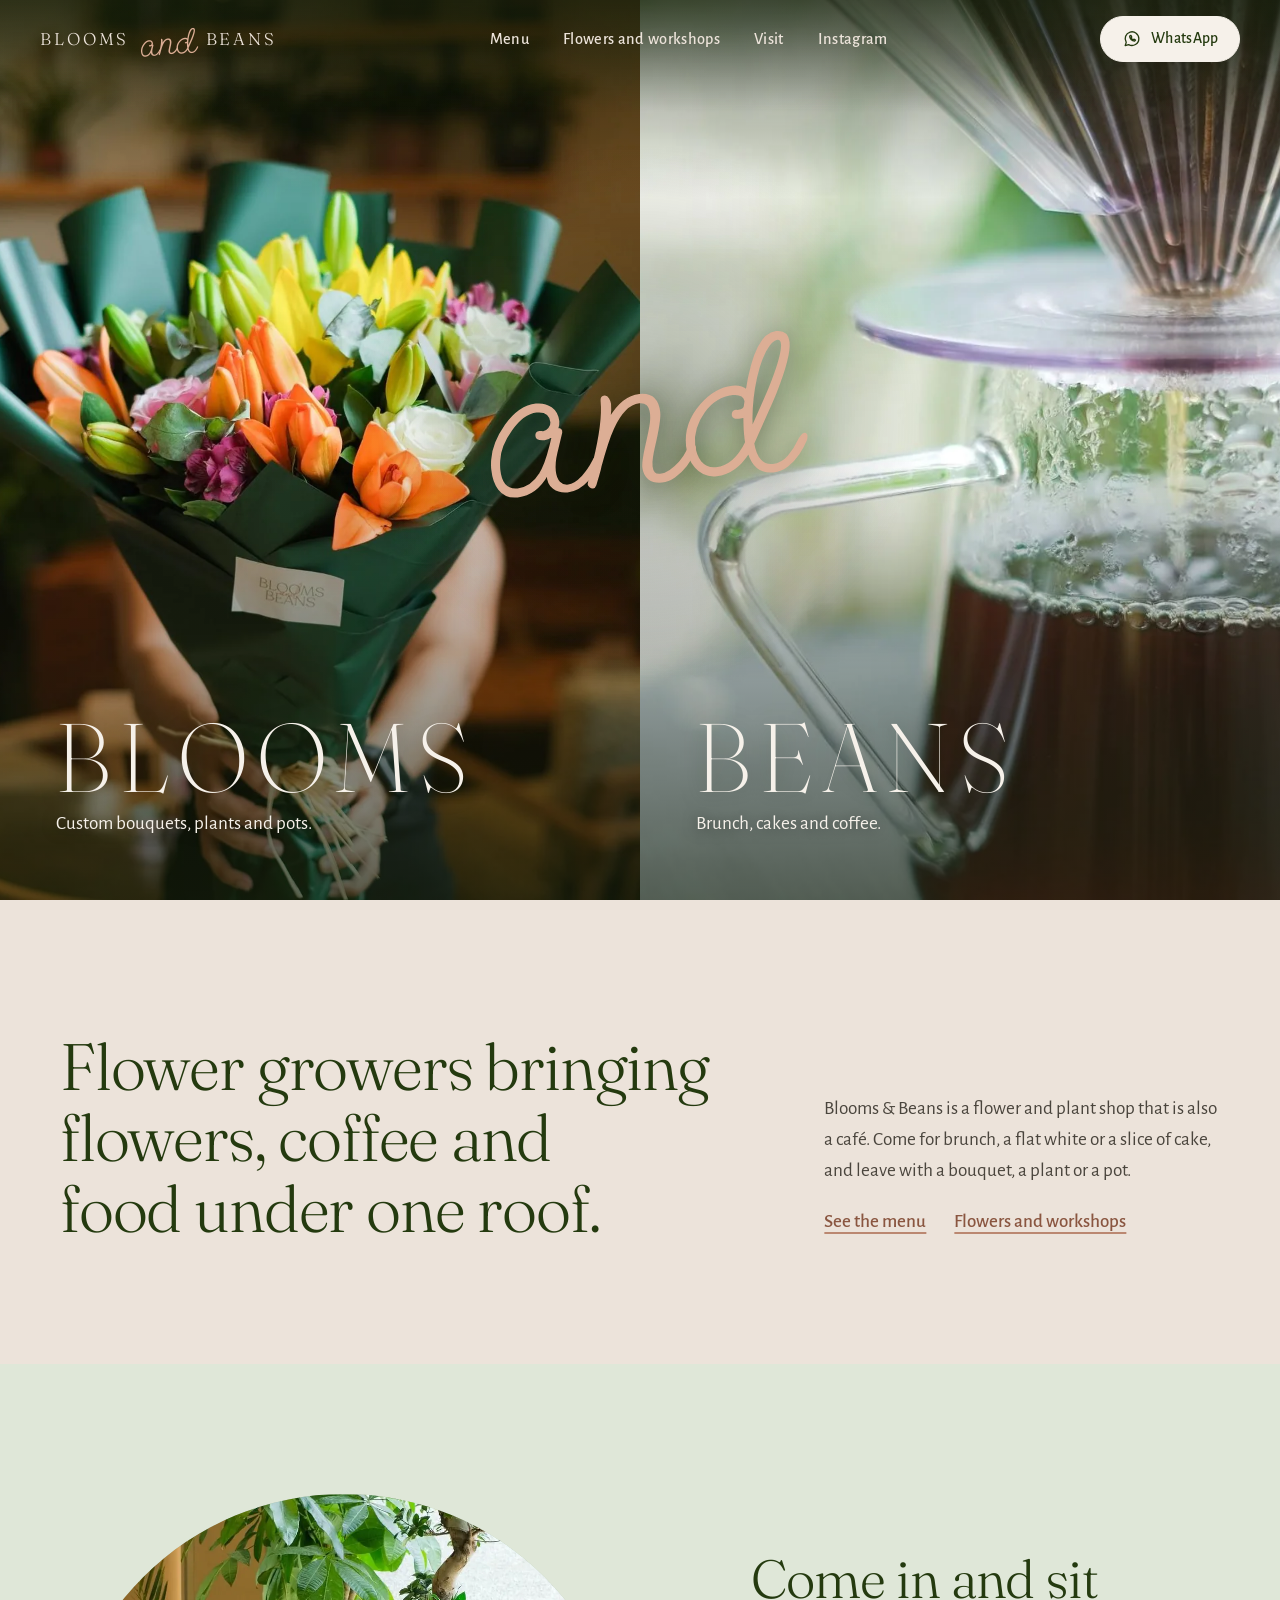
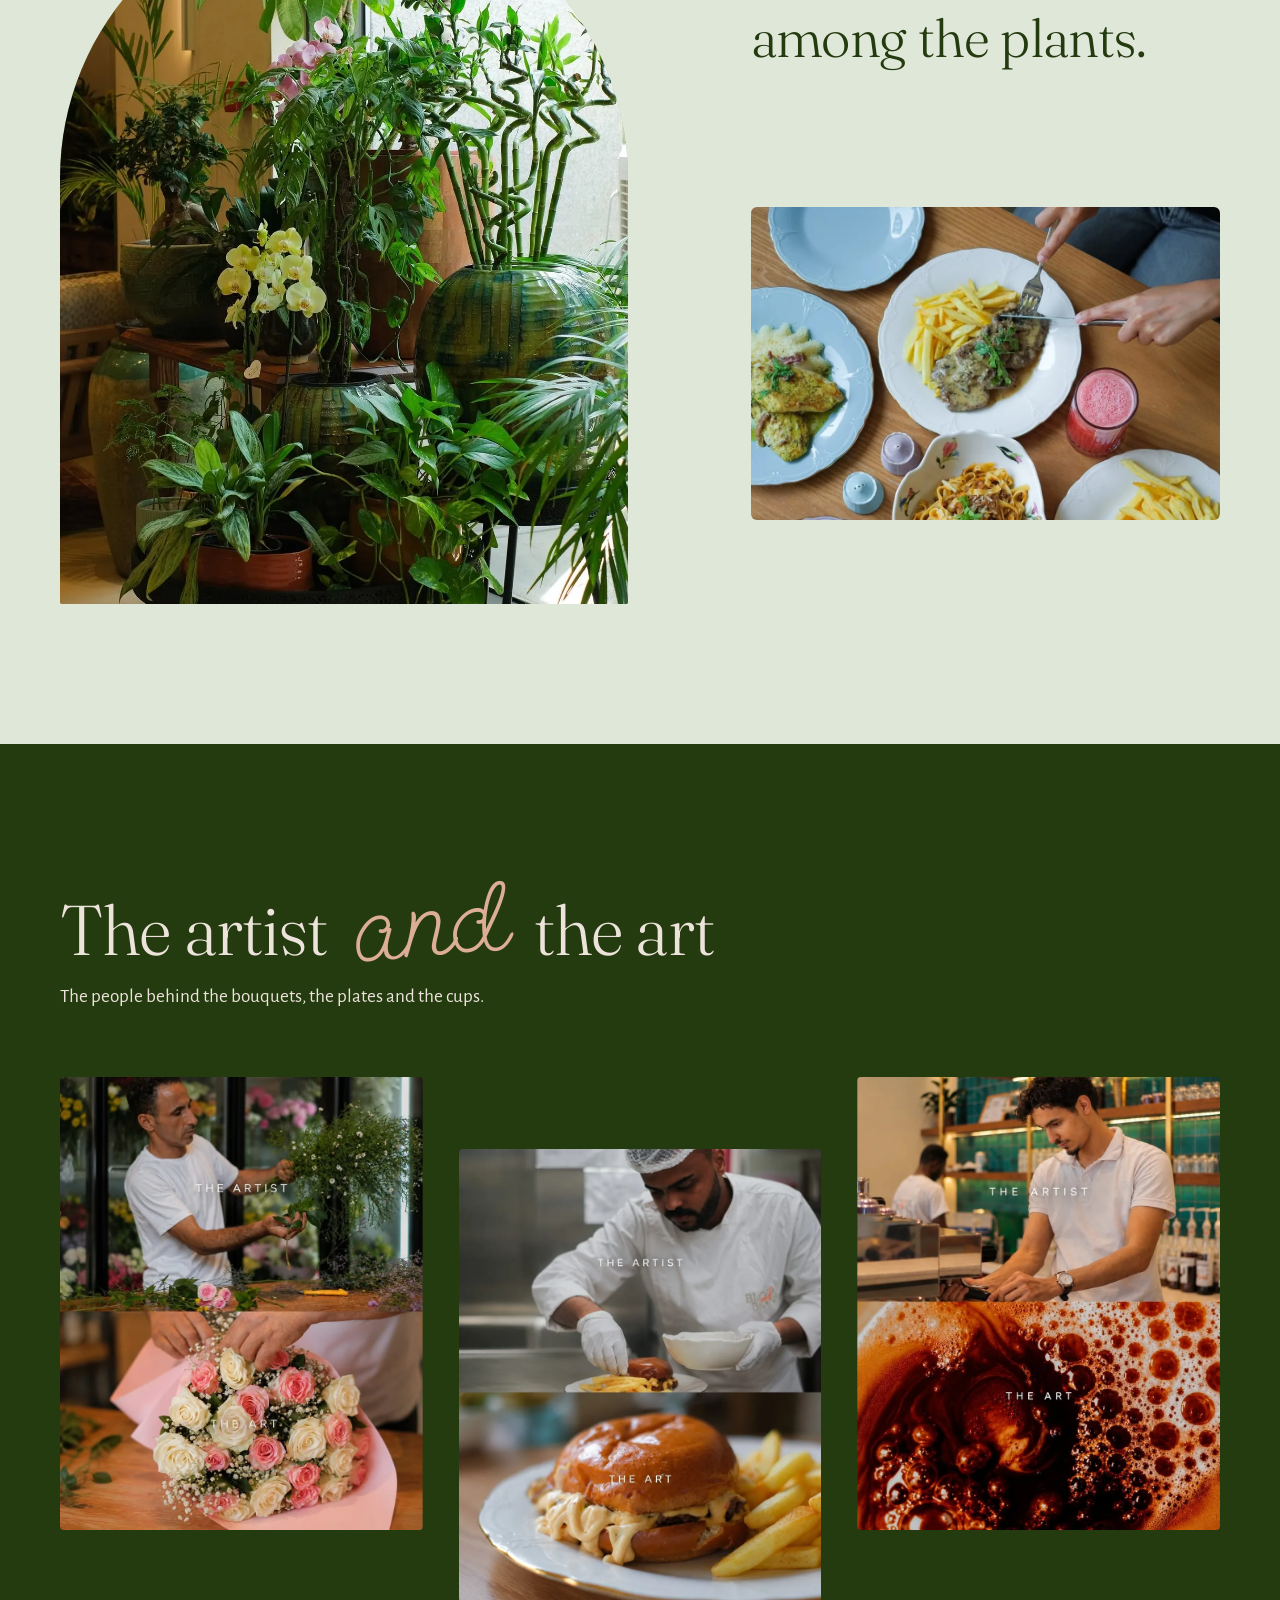
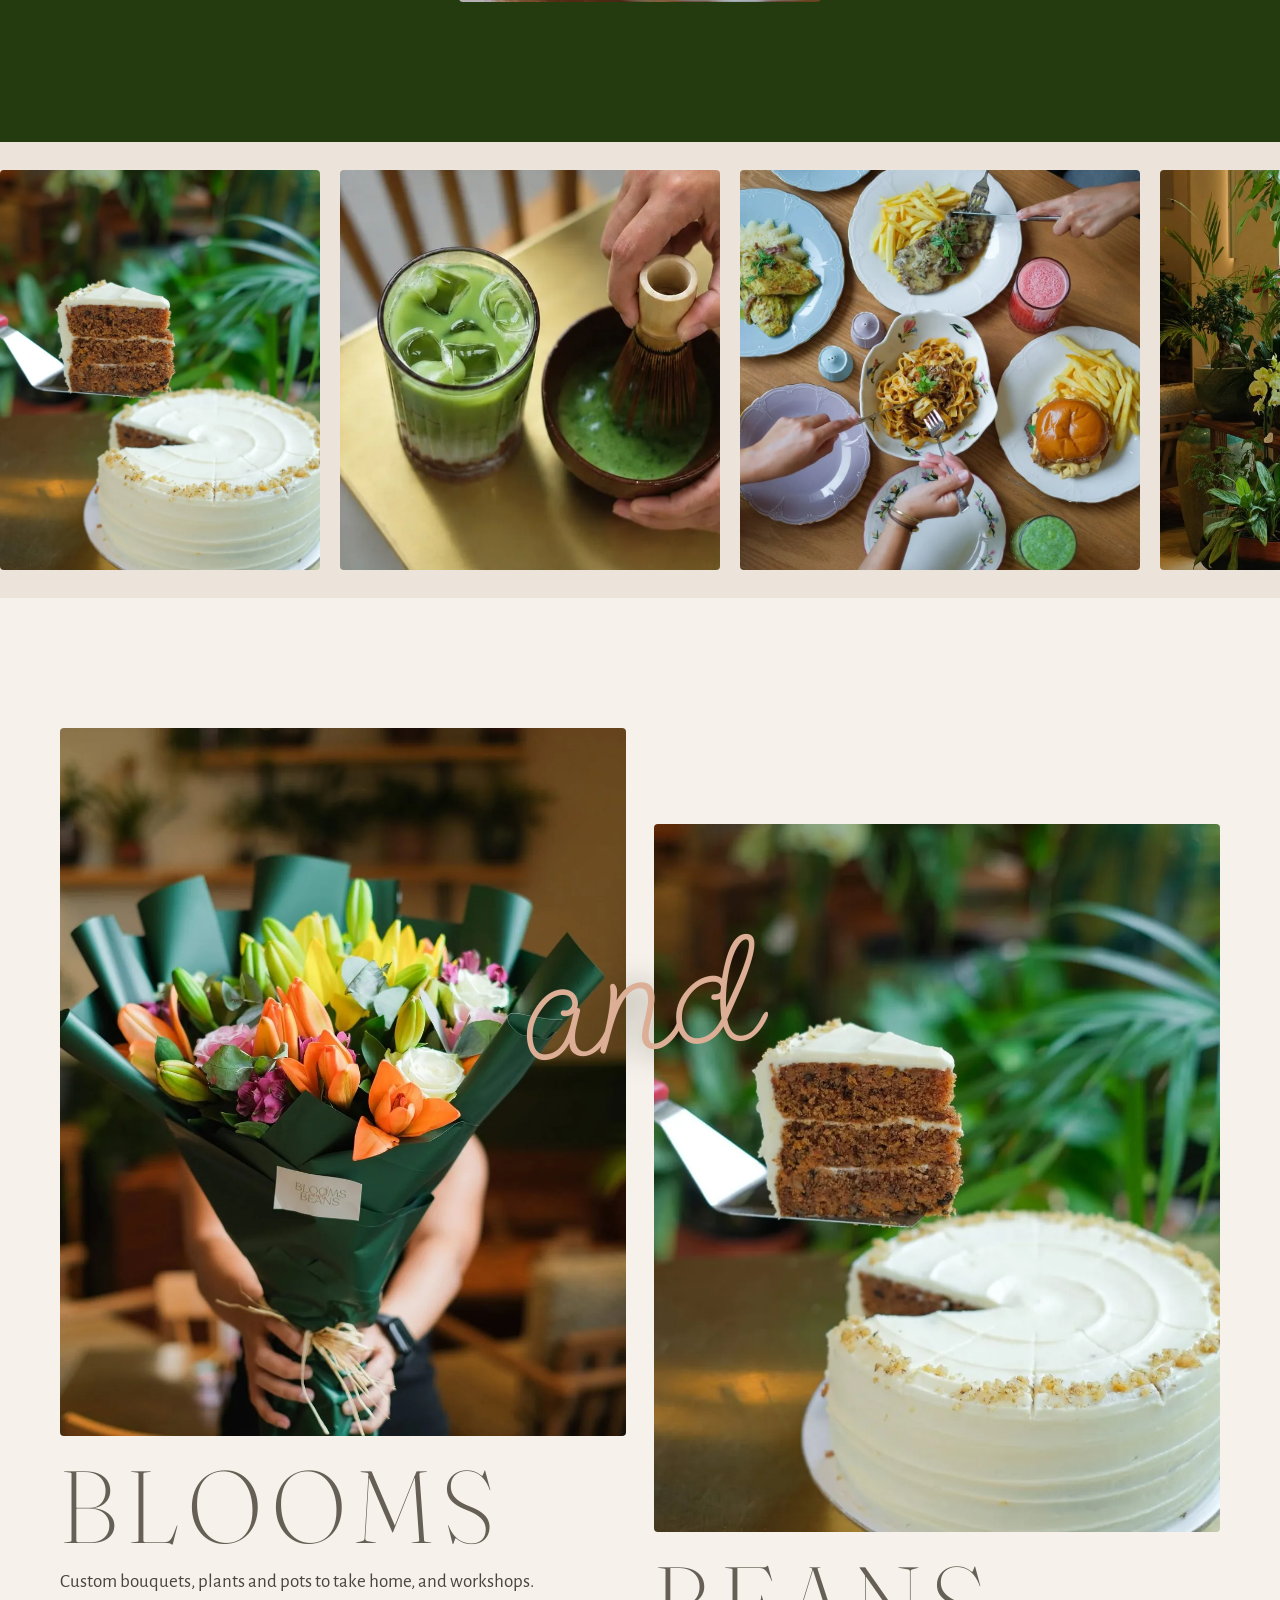
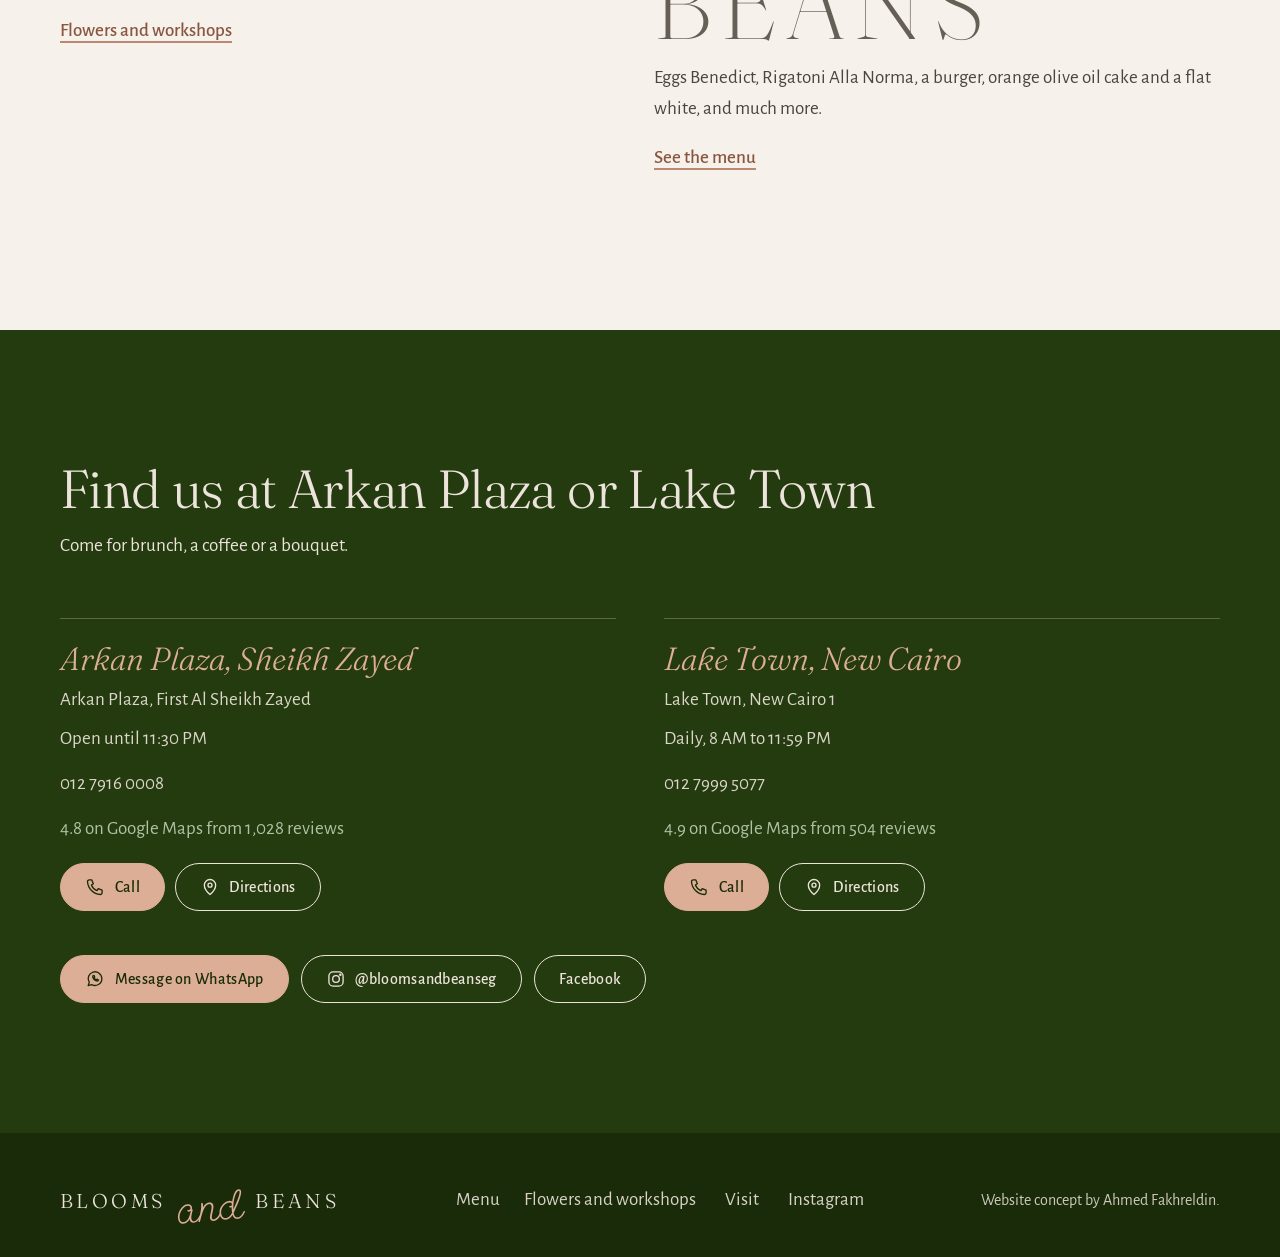
==== commit 90050b11: "Remove photo description captions" ====
--- a/index.html
+++ b/index.html
@@ -69,7 +69,6 @@
     <div class="arch ph-a rv-c"><img src="img/plants.webp" width="1080" height="1350" alt="Orchids, lucky bamboo and leafy plants in glazed pots by a sunny window" loading="lazy"></div>
     <div class="copy rv d1">
       <h2 id="room-t">Come in and sit among the plants.</h2>
-      <p>Orchids, lucky bamboo and leafy plants fill the corners. The tables are wood, and the plates are flowered.</p>
     </div>
     <div class="ph-b rv-c d2"><img src="img/brunch.webp" width="1080" height="1350" alt="Overhead view of a wooden table with pasta, a burger, steak and fries on flowered plates, and two cold drinks" loading="lazy"></div>
   </div>
@@ -81,9 +80,9 @@
     <p class="lede">The people behind the bouquets, the plates and the cups.</p>
   </div>
   <div class="pairs">
-      <figure class="pair rv-c d1"><div class="ph"><img src="img/florist.webp" width="900" height="1123" alt="The florist arranging greenery at the flower counter, above a bouquet of pink and white roses" loading="lazy"></div><figcaption>Florist</figcaption></figure>
-      <figure class="pair rv-c d2"><div class="ph"><img src="img/chef.webp" width="900" height="1124" alt="The chef plating fries beside a burger, above a close view of the finished burger" loading="lazy"></div><figcaption>Chef</figcaption></figure>
-      <figure class="pair rv-c d3"><div class="ph"><img src="img/barista.webp" width="900" height="1123" alt="A barista pulling a shot at the espresso machine, above a close view of espresso crema" loading="lazy"></div><figcaption>Barista</figcaption></figure>
+      <figure class="pair rv-c d1"><div class="ph"><img src="img/florist.webp" width="900" height="1123" alt="The florist arranging greenery at the flower counter, above a bouquet of pink and white roses" loading="lazy"></div></figure>
+      <figure class="pair rv-c d2"><div class="ph"><img src="img/chef.webp" width="900" height="1124" alt="The chef plating fries beside a burger, above a close view of the finished burger" loading="lazy"></div></figure>
+      <figure class="pair rv-c d3"><div class="ph"><img src="img/barista.webp" width="900" height="1123" alt="A barista pulling a shot at the espresso machine, above a close view of espresso crema" loading="lazy"></div></figure>
   </div>
 </section>
 
